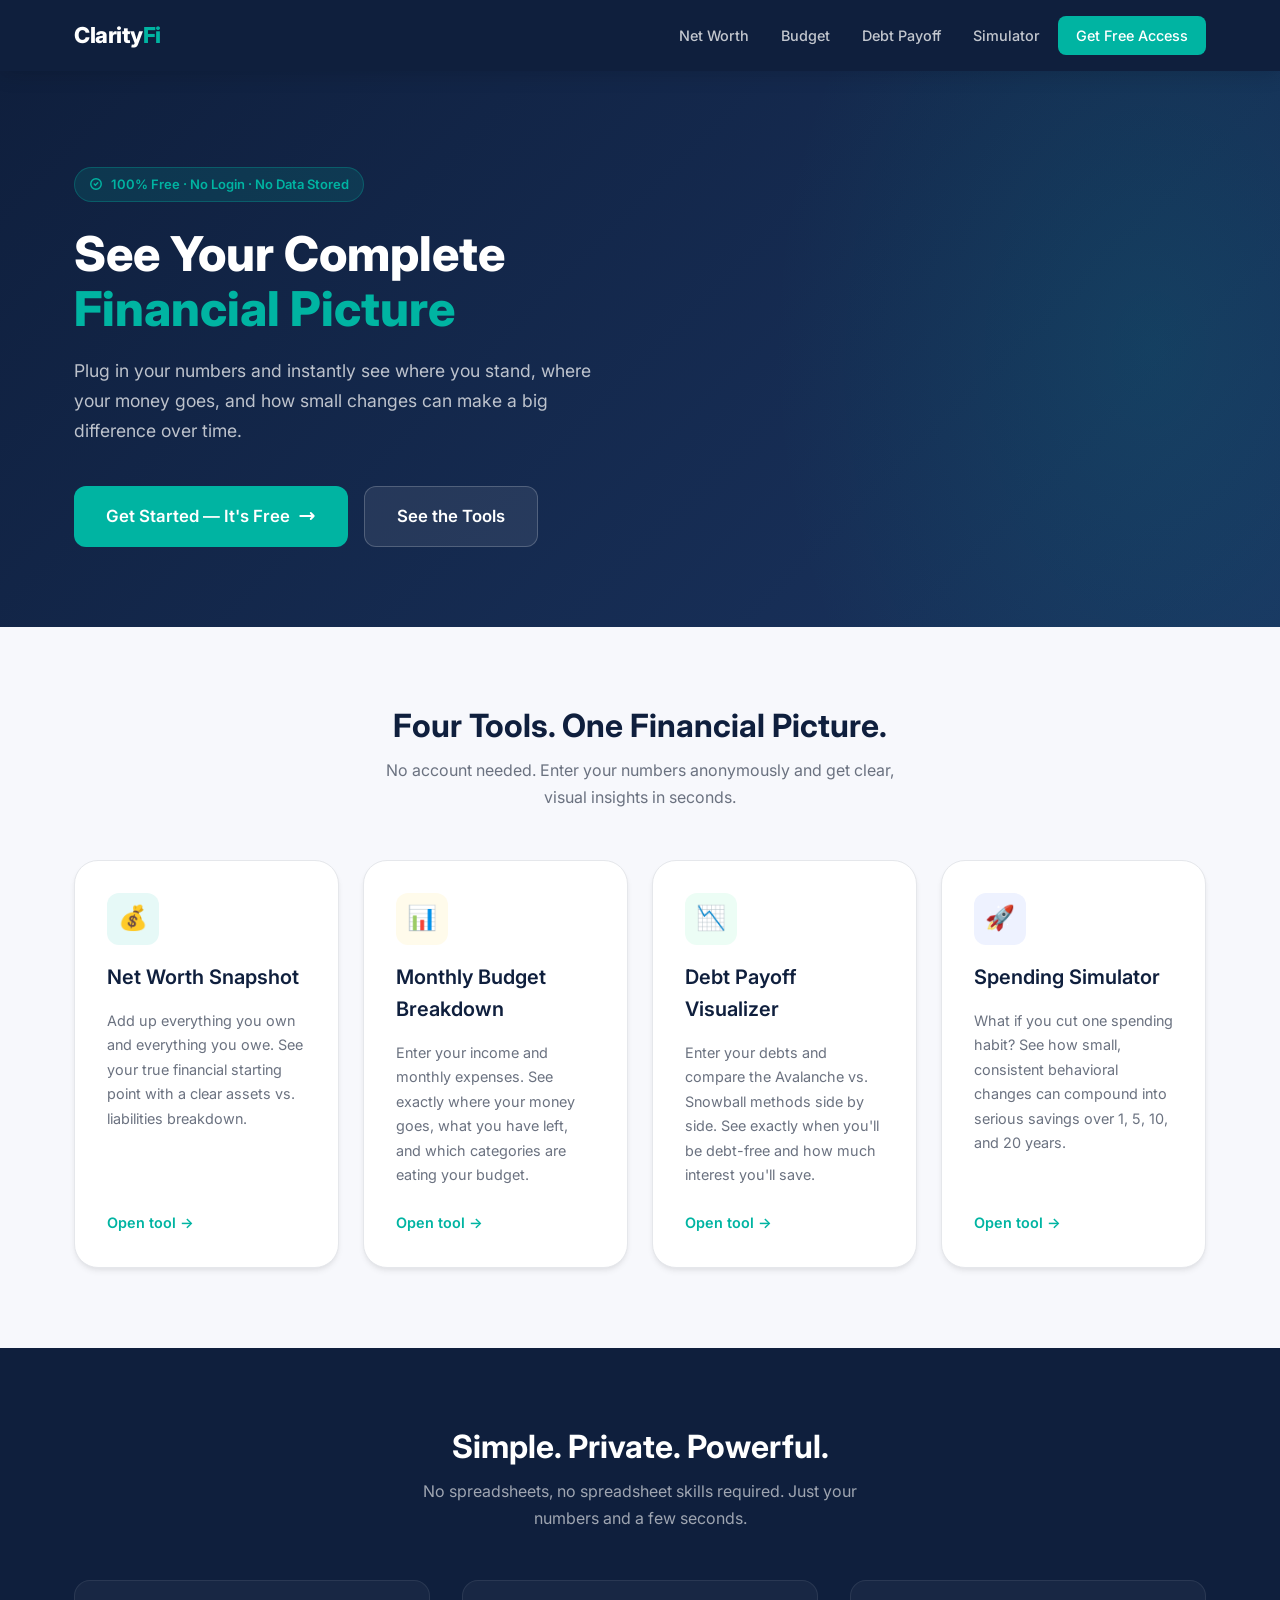
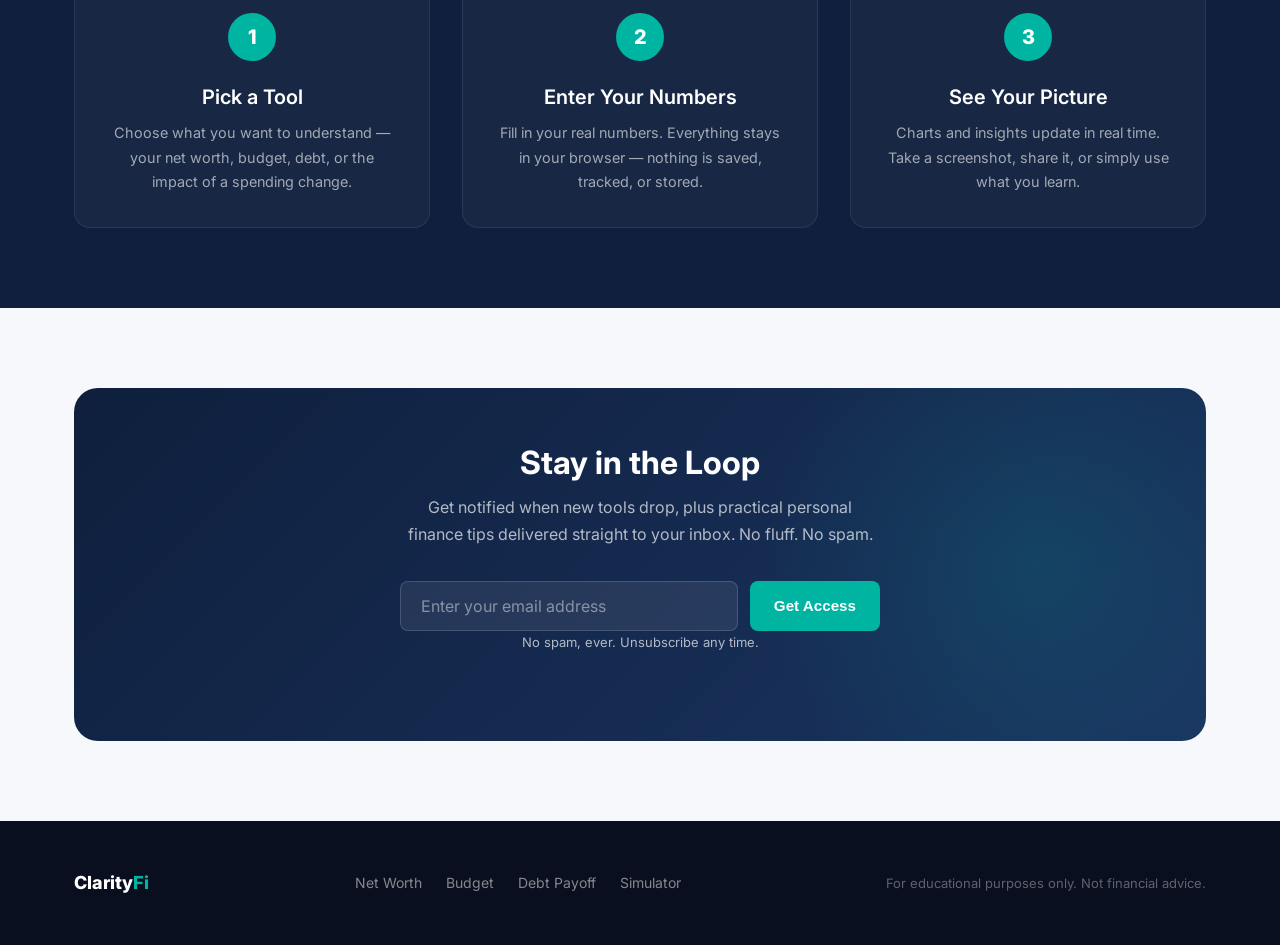
==== index.html @ d460bbef "Initial build: ClarityFi personal finance dashboard Four browser-based tools (no login, no data stor" ====
<!DOCTYPE html>
<html lang="en">
<head>
  <meta charset="UTF-8" />
  <meta name="viewport" content="width=device-width, initial-scale=1.0" />
  <title>ClarityFi — Your Complete Financial Picture</title>
  <meta name="description" content="Free personal finance tools to visualize your net worth, budget, debt payoff plan, and the impact of small spending changes." />
  <link rel="stylesheet" href="css/styles.css" />
</head>
<body>

  <!-- ── Navbar ── -->
  <nav class="navbar">
    <div class="container">
      <a href="index.html" class="nav-logo">Clarity<span>Fi</span></a>
      <div class="nav-links">
        <a href="net-worth.html">Net Worth</a>
        <a href="budget.html">Budget</a>
        <a href="debt-payoff.html">Debt Payoff</a>
        <a href="spending-simulator.html">Simulator</a>
        <a href="#get-access" class="nav-cta">Get Free Access</a>
      </div>
      <button class="nav-toggle" onclick="toggleNav()" aria-label="Toggle menu">&#9776;</button>
    </div>
    <div class="nav-mobile" id="mobileNav">
      <a href="net-worth.html">Net Worth</a>
      <a href="budget.html">Budget Breakdown</a>
      <a href="debt-payoff.html">Debt Payoff</a>
      <a href="spending-simulator.html">Spending Simulator</a>
      <a href="#get-access" style="color: var(--teal); font-weight: 700;">Get Free Access →</a>
    </div>
  </nav>

  <!-- ── Hero ── -->
  <section class="hero">
    <div class="container">
      <div class="hero-content fade-up">
        <div class="hero-badge">
          <svg width="14" height="14" fill="none" viewBox="0 0 24 24" stroke="currentColor" stroke-width="2.5"><path stroke-linecap="round" stroke-linejoin="round" d="M9 12l2 2 4-4m6 2a9 9 0 11-18 0 9 9 0 0118 0z"/></svg>
          100% Free · No Login · No Data Stored
        </div>
        <h1>See Your Complete <span>Financial Picture</span></h1>
        <p>Plug in your numbers and instantly see where you stand, where your money goes, and how small changes can make a big difference over time.</p>
        <div class="hero-actions">
          <a href="net-worth.html" class="btn btn-primary btn-lg">
            Get Started — It's Free
            <svg width="18" height="18" fill="none" viewBox="0 0 24 24" stroke="currentColor" stroke-width="2.5"><path stroke-linecap="round" stroke-linejoin="round" d="M17 8l4 4m0 0l-4 4m4-4H3"/></svg>
          </a>
          <a href="#tools" class="btn btn-secondary btn-lg" style="background: rgba(255,255,255,0.08); color: #fff; border-color: rgba(255,255,255,0.2);">See the Tools</a>
        </div>
      </div>
    </div>
  </section>

  <!-- ── Tools ── -->
  <section class="tools-section" id="tools">
    <div class="container">
      <h2>Four Tools. One Financial Picture.</h2>
      <p class="subtitle">No account needed. Enter your numbers anonymously and get clear, visual insights in seconds.</p>

      <div class="tools-grid">

        <a href="net-worth.html" class="tool-card">
          <div class="tool-icon tool-icon-teal">💰</div>
          <h3>Net Worth Snapshot</h3>
          <p>Add up everything you own and everything you owe. See your true financial starting point with a clear assets vs. liabilities breakdown.</p>
          <span class="tool-card-link">Open tool →</span>
        </a>

        <a href="budget.html" class="tool-card">
          <div class="tool-icon tool-icon-amber">📊</div>
          <h3>Monthly Budget Breakdown</h3>
          <p>Enter your income and monthly expenses. See exactly where your money goes, what you have left, and which categories are eating your budget.</p>
          <span class="tool-card-link">Open tool →</span>
        </a>

        <a href="debt-payoff.html" class="tool-card">
          <div class="tool-icon tool-icon-green">📉</div>
          <h3>Debt Payoff Visualizer</h3>
          <p>Enter your debts and compare the Avalanche vs. Snowball methods side by side. See exactly when you'll be debt-free and how much interest you'll save.</p>
          <span class="tool-card-link">Open tool →</span>
        </a>

        <a href="spending-simulator.html" class="tool-card">
          <div class="tool-icon tool-icon-navy">🚀</div>
          <h3>Spending Simulator</h3>
          <p>What if you cut one spending habit? See how small, consistent behavioral changes can compound into serious savings over 1, 5, 10, and 20 years.</p>
          <span class="tool-card-link">Open tool →</span>
        </a>

      </div>
    </div>
  </section>

  <!-- ── How It Works ── -->
  <section class="how-section">
    <div class="container">
      <h2>Simple. Private. Powerful.</h2>
      <p class="subtitle">No spreadsheets, no spreadsheet skills required. Just your numbers and a few seconds.</p>
      <div class="steps-grid">
        <div class="step">
          <div class="step-number">1</div>
          <h3>Pick a Tool</h3>
          <p>Choose what you want to understand — your net worth, budget, debt, or the impact of a spending change.</p>
        </div>
        <div class="step">
          <div class="step-number">2</div>
          <h3>Enter Your Numbers</h3>
          <p>Fill in your real numbers. Everything stays in your browser — nothing is saved, tracked, or stored.</p>
        </div>
        <div class="step">
          <div class="step-number">3</div>
          <h3>See Your Picture</h3>
          <p>Charts and insights update in real time. Take a screenshot, share it, or simply use what you learn.</p>
        </div>
      </div>
    </div>
  </section>

  <!-- ── Email Capture ── -->
  <section class="email-section section" id="get-access">
    <div class="container">
      <div class="email-box">
        <h2>Stay in the Loop</h2>
        <p>Get notified when new tools drop, plus practical personal finance tips delivered straight to your inbox. No fluff. No spam.</p>
        <form class="email-form" onsubmit="handleEmailSubmit(event)">
          <input type="email" id="emailInput" placeholder="Enter your email address" required />
          <button type="submit" class="btn btn-primary">Get Access</button>
        </form>
        <p class="email-disclaimer">No spam, ever. Unsubscribe any time.</p>
        <p id="emailSuccess" class="hidden" style="color: var(--teal); font-weight: 600; margin-top: 1rem; position: relative;">
          ✓ You're on the list! Check your inbox.
        </p>
      </div>
    </div>
  </section>

  <!-- ── Footer ── -->
  <footer class="footer">
    <div class="container">
      <div class="footer-inner">
        <div class="footer-logo">Clarity<span>Fi</span></div>
        <div class="footer-links">
          <a href="net-worth.html">Net Worth</a>
          <a href="budget.html">Budget</a>
          <a href="debt-payoff.html">Debt Payoff</a>
          <a href="spending-simulator.html">Simulator</a>
        </div>
        <p class="footer-copy">For educational purposes only. Not financial advice.</p>
      </div>
    </div>
  </footer>

  <script>
    function toggleNav() {
      document.getElementById('mobileNav').classList.toggle('open');
    }
    function handleEmailSubmit(e) {
      e.preventDefault();
      // TODO: Connect to your email provider (Mailchimp, ConvertKit, etc.)
      // The email value is: document.getElementById('emailInput').value
      document.querySelector('.email-form').classList.add('hidden');
      document.getElementById('emailSuccess').classList.remove('hidden');
    }
  </script>
</body>
</html>
---- css/styles.css ----
@import url('https://fonts.googleapis.com/css2?family=Inter:wght@400;500;600;700;800&display=swap');

/* ─── Variables ─────────────────────────────────────────────── */
:root {
  --bg:           #F7F8FC;
  --surface:      #FFFFFF;
  --surface-2:    #F0F2F8;
  --navy:         #0F1F3D;
  --navy-light:   #1A3460;
  --teal:         #00B4A2;
  --teal-dark:    #009688;
  --teal-light:   #E6F9F7;
  --text:         #111827;
  --text-muted:   #6B7280;
  --border:       #E5E7EB;
  --green:        #10B981;
  --green-light:  #ECFDF5;
  --red:          #EF4444;
  --red-light:    #FEF2F2;
  --amber:        #F59E0B;
  --amber-light:  #FFFBEB;
  --shadow-sm:    0 1px 3px rgba(0,0,0,0.06);
  --shadow:       0 4px 6px -1px rgba(0,0,0,0.07), 0 2px 4px -1px rgba(0,0,0,0.04);
  --shadow-md:    0 10px 15px -3px rgba(0,0,0,0.08), 0 4px 6px -2px rgba(0,0,0,0.03);
  --shadow-lg:    0 20px 25px -5px rgba(0,0,0,0.08), 0 10px 10px -5px rgba(0,0,0,0.03);
  --radius-sm:    8px;
  --radius:       12px;
  --radius-lg:    16px;
  --radius-xl:    24px;
}

/* ─── Reset ─────────────────────────────────────────────────── */
*, *::before, *::after { box-sizing: border-box; margin: 0; padding: 0; }
html { scroll-behavior: smooth; }
body {
  font-family: 'Inter', -apple-system, BlinkMacSystemFont, sans-serif;
  background: var(--bg);
  color: var(--text);
  line-height: 1.6;
  -webkit-font-smoothing: antialiased;
}
a { text-decoration: none; color: inherit; }
img { max-width: 100%; display: block; }

/* ─── Typography ─────────────────────────────────────────────── */
h1 { font-size: clamp(2rem, 4vw, 3rem); font-weight: 800; line-height: 1.15; }
h2 { font-size: clamp(1.5rem, 3vw, 2rem); font-weight: 700; line-height: 1.2; }
h3 { font-size: 1.25rem; font-weight: 600; }
h4 { font-size: 1rem; font-weight: 600; }
p  { color: var(--text-muted); line-height: 1.7; }

/* ─── Layout ─────────────────────────────────────────────────── */
.container {
  max-width: 1180px;
  margin: 0 auto;
  padding: 0 1.5rem;
}
.section { padding: 5rem 0; }
.section-sm { padding: 3rem 0; }

/* ─── Navbar ─────────────────────────────────────────────────── */
.navbar {
  background: var(--navy);
  padding: 1rem 0;
  position: sticky;
  top: 0;
  z-index: 1000;
  box-shadow: 0 2px 20px rgba(0,0,0,0.15);
}
.navbar .container {
  display: flex;
  align-items: center;
  justify-content: space-between;
  gap: 1rem;
}
.nav-logo {
  font-size: 1.375rem;
  font-weight: 800;
  color: #fff;
  letter-spacing: -0.5px;
  white-space: nowrap;
}
.nav-logo span { color: var(--teal); }
.nav-links {
  display: flex;
  align-items: center;
  gap: 0.25rem;
}
.nav-links a {
  color: rgba(255,255,255,0.75);
  font-size: 0.9rem;
  font-weight: 500;
  padding: 0.5rem 0.875rem;
  border-radius: var(--radius-sm);
  transition: all 0.15s ease;
}
.nav-links a:hover,
.nav-links a.active {
  color: #fff;
  background: rgba(255,255,255,0.1);
}
.nav-links a.active { color: var(--teal); }
.nav-cta {
  background: var(--teal) !important;
  color: #fff !important;
  padding: 0.5rem 1.125rem !important;
  border-radius: var(--radius-sm) !important;
}
.nav-cta:hover { background: var(--teal-dark) !important; }

.nav-toggle {
  display: none;
  background: none;
  border: none;
  color: #fff;
  font-size: 1.5rem;
  cursor: pointer;
  padding: 0.25rem;
  line-height: 1;
}
.nav-mobile {
  display: none;
  flex-direction: column;
  padding: 1rem 1.5rem 1.5rem;
  gap: 0.25rem;
  border-top: 1px solid rgba(255,255,255,0.08);
  margin-top: 0.5rem;
}
.nav-mobile a {
  color: rgba(255,255,255,0.8);
  font-size: 1rem;
  font-weight: 500;
  padding: 0.75rem 0;
  border-bottom: 1px solid rgba(255,255,255,0.06);
}
.nav-mobile.open { display: flex; }

/* ─── Buttons ────────────────────────────────────────────────── */
.btn {
  display: inline-flex;
  align-items: center;
  gap: 0.5rem;
  padding: 0.75rem 1.5rem;
  border-radius: var(--radius-sm);
  font-size: 0.95rem;
  font-weight: 600;
  cursor: pointer;
  border: none;
  transition: all 0.15s ease;
  white-space: nowrap;
}
.btn-primary {
  background: var(--teal);
  color: #fff;
}
.btn-primary:hover { background: var(--teal-dark); transform: translateY(-1px); box-shadow: 0 4px 12px rgba(0,180,162,0.35); }
.btn-secondary {
  background: var(--surface);
  color: var(--navy);
  border: 1.5px solid var(--border);
}
.btn-secondary:hover { border-color: var(--teal); color: var(--teal); background: var(--teal-light); }
.btn-navy {
  background: var(--navy);
  color: #fff;
}
.btn-navy:hover { background: var(--navy-light); transform: translateY(-1px); }
.btn-lg { padding: 1rem 2rem; font-size: 1.05rem; border-radius: var(--radius); }
.btn-sm { padding: 0.5rem 1rem; font-size: 0.85rem; }
.btn-block { width: 100%; justify-content: center; }
.btn-danger {
  background: var(--red-light);
  color: var(--red);
  border: 1.5px solid #fca5a5;
}
.btn-danger:hover { background: #fee2e2; }

/* ─── Cards ──────────────────────────────────────────────────── */
.card {
  background: var(--surface);
  border-radius: var(--radius-lg);
  box-shadow: var(--shadow);
  border: 1px solid rgba(0,0,0,0.04);
}
.card-body { padding: 1.75rem; }
.card-header {
  padding: 1.25rem 1.75rem;
  border-bottom: 1px solid var(--border);
  display: flex;
  align-items: center;
  justify-content: space-between;
  gap: 1rem;
}
.card-header h3 { margin: 0; }

/* ─── Form Controls ──────────────────────────────────────────── */
.form-group {
  margin-bottom: 1.125rem;
}
.form-group label {
  display: block;
  font-size: 0.8125rem;
  font-weight: 600;
  color: var(--text-muted);
  text-transform: uppercase;
  letter-spacing: 0.04em;
  margin-bottom: 0.375rem;
}
.form-group input,
.form-group select {
  width: 100%;
  padding: 0.6875rem 1rem;
  border: 1.5px solid var(--border);
  border-radius: var(--radius-sm);
  font-size: 1rem;
  font-family: 'Inter', sans-serif;
  color: var(--text);
  background: var(--surface);
  transition: all 0.15s ease;
}
.form-group input:focus,
.form-group select:focus {
  outline: none;
  border-color: var(--teal);
  box-shadow: 0 0 0 3px rgba(0,180,162,0.12);
}
.form-group input::placeholder { color: #9CA3AF; }

.input-prefix {
  position: relative;
}
.input-prefix span {
  position: absolute;
  left: 0.875rem;
  top: 50%;
  transform: translateY(-50%);
  color: var(--text-muted);
  font-weight: 500;
  font-size: 1rem;
  pointer-events: none;
}
.input-prefix input {
  padding-left: 1.75rem;
}

.input-suffix {
  position: relative;
}
.input-suffix span {
  position: absolute;
  right: 0.875rem;
  top: 50%;
  transform: translateY(-50%);
  color: var(--text-muted);
  font-weight: 500;
  font-size: 0.875rem;
  pointer-events: none;
}
.input-suffix input {
  padding-right: 2.5rem;
}

.range-wrapper {
  display: flex;
  align-items: center;
  gap: 1rem;
}
.range-wrapper input[type="range"] {
  flex: 1;
  padding: 0;
  border: none;
  box-shadow: none;
  accent-color: var(--teal);
  cursor: pointer;
}
.range-wrapper input[type="range"]:focus { box-shadow: none; }
.range-value {
  font-weight: 700;
  font-size: 1rem;
  color: var(--teal);
  min-width: 3.5rem;
  text-align: right;
}

/* ─── Section Dividers ───────────────────────────────────────── */
.section-label {
  font-size: 0.75rem;
  font-weight: 700;
  text-transform: uppercase;
  letter-spacing: 0.08em;
  color: var(--text-muted);
  margin-bottom: 1rem;
  display: flex;
  align-items: center;
  gap: 0.5rem;
}
.section-label::after {
  content: '';
  flex: 1;
  height: 1px;
  background: var(--border);
}

/* ─── Stat Cards ─────────────────────────────────────────────── */
.stat-card {
  background: var(--surface);
  border-radius: var(--radius);
  padding: 1.25rem 1.5rem;
  box-shadow: var(--shadow-sm);
  border: 1px solid var(--border);
}
.stat-label {
  font-size: 0.8125rem;
  font-weight: 600;
  color: var(--text-muted);
  text-transform: uppercase;
  letter-spacing: 0.04em;
  margin-bottom: 0.375rem;
}
.stat-value {
  font-size: 1.875rem;
  font-weight: 800;
  letter-spacing: -0.5px;
  line-height: 1;
  margin-bottom: 0.25rem;
}
.stat-meta {
  font-size: 0.8125rem;
  color: var(--text-muted);
}
.stat-positive { color: var(--green); }
.stat-negative { color: var(--red); }
.stat-neutral  { color: var(--navy); }

/* ─── Progress Bars ──────────────────────────────────────────── */
.progress-bar {
  height: 8px;
  background: var(--surface-2);
  border-radius: 100px;
  overflow: hidden;
  margin-top: 0.5rem;
}
.progress-fill {
  height: 100%;
  border-radius: 100px;
  transition: width 0.6s cubic-bezier(0.4, 0, 0.2, 1);
}

/* ─── Badges ─────────────────────────────────────────────────── */
.badge {
  display: inline-flex;
  align-items: center;
  padding: 0.25rem 0.625rem;
  border-radius: 100px;
  font-size: 0.75rem;
  font-weight: 600;
}
.badge-green  { background: var(--green-light); color: #065F46; }
.badge-red    { background: var(--red-light);   color: #991B1B; }
.badge-amber  { background: var(--amber-light); color: #92400E; }
.badge-teal   { background: var(--teal-light);  color: #005A52; }
.badge-navy   { background: #EEF2FF;            color: var(--navy); }

/* ─── Tool Layout (split view) ───────────────────────────────── */
.tool-page { padding: 2.5rem 0 4rem; }
.tool-header { margin-bottom: 2.5rem; }
.tool-header h1 { color: var(--navy); margin-bottom: 0.5rem; }
.tool-header p { font-size: 1.05rem; }

.tool-layout {
  display: grid;
  grid-template-columns: 1fr 1fr;
  gap: 2rem;
  align-items: start;
}

.panel { display: flex; flex-direction: column; gap: 1.5rem; }

/* ─── Chart Container ────────────────────────────────────────── */
.chart-wrap {
  position: relative;
  width: 100%;
}
.chart-wrap canvas { width: 100% !important; }

/* ─── Debt Items ─────────────────────────────────────────────── */
.debt-item {
  background: var(--surface-2);
  border-radius: var(--radius);
  padding: 1.25rem;
  border: 1.5px solid var(--border);
  position: relative;
  transition: border-color 0.15s;
}
.debt-item:hover { border-color: var(--teal); }
.debt-item-header {
  display: flex;
  align-items: center;
  justify-content: space-between;
  margin-bottom: 1rem;
}
.debt-item-grid {
  display: grid;
  grid-template-columns: 1fr 1fr;
  gap: 0.75rem;
}
.debt-item .form-group { margin-bottom: 0; }

/* ─── Comparison Table ───────────────────────────────────────── */
.comparison {
  display: grid;
  grid-template-columns: 1fr 1fr;
  gap: 1rem;
}
.method-card {
  background: var(--surface);
  border-radius: var(--radius);
  padding: 1.25rem;
  border: 2px solid var(--border);
  transition: all 0.2s;
}
.method-card.winner { border-color: var(--teal); background: var(--teal-light); }
.method-card h4 { margin-bottom: 0.75rem; font-size: 0.9375rem; }
.method-stat { margin-bottom: 0.5rem; }
.method-stat .label { font-size: 0.75rem; color: var(--text-muted); font-weight: 500; }
.method-stat .value { font-size: 1.0625rem; font-weight: 700; color: var(--navy); }
.winner-badge {
  display: inline-block;
  background: var(--teal);
  color: #fff;
  font-size: 0.6875rem;
  font-weight: 700;
  padding: 0.1875rem 0.5rem;
  border-radius: 100px;
  text-transform: uppercase;
  letter-spacing: 0.04em;
  margin-bottom: 0.5rem;
}

/* ─── Category Rows ──────────────────────────────────────────── */
.category-row {
  display: flex;
  align-items: center;
  gap: 0.75rem;
  padding: 0.625rem 0;
  border-bottom: 1px solid var(--border);
}
.category-row:last-child { border-bottom: none; }
.category-dot {
  width: 10px;
  height: 10px;
  border-radius: 50%;
  flex-shrink: 0;
}
.category-name { flex: 1; font-size: 0.9rem; font-weight: 500; }
.category-amount { font-weight: 600; font-size: 0.9rem; color: var(--navy); }
.category-pct { font-size: 0.8rem; color: var(--text-muted); min-width: 3rem; text-align: right; }

/* ─── Simulator Inputs ───────────────────────────────────────── */
.sim-timeline {
  display: grid;
  grid-template-columns: repeat(4, 1fr);
  gap: 0.75rem;
  margin-top: 1rem;
}
.timeline-card {
  background: var(--surface);
  border-radius: var(--radius);
  padding: 1rem;
  border: 1.5px solid var(--border);
  text-align: center;
  transition: all 0.2s;
}
.timeline-card:hover { border-color: var(--teal); }
.timeline-year { font-size: 0.8125rem; font-weight: 600; color: var(--text-muted); margin-bottom: 0.375rem; }
.timeline-amount { font-size: 1.25rem; font-weight: 800; color: var(--navy); letter-spacing: -0.5px; }
.timeline-saved { font-size: 0.75rem; color: var(--text-muted); margin-top: 0.25rem; }

/* ─── Hero (index) ───────────────────────────────────────────── */
.hero {
  background: linear-gradient(135deg, var(--navy) 0%, var(--navy-light) 100%);
  padding: 6rem 0 5rem;
  position: relative;
  overflow: hidden;
}
.hero::before {
  content: '';
  position: absolute;
  top: -50%;
  right: -20%;
  width: 60%;
  height: 200%;
  background: radial-gradient(ellipse, rgba(0,180,162,0.12) 0%, transparent 70%);
  pointer-events: none;
}
.hero-content { max-width: 640px; position: relative; z-index: 1; }
.hero-badge {
  display: inline-flex;
  align-items: center;
  gap: 0.5rem;
  background: rgba(0,180,162,0.15);
  color: var(--teal);
  border: 1px solid rgba(0,180,162,0.3);
  padding: 0.375rem 0.875rem;
  border-radius: 100px;
  font-size: 0.8125rem;
  font-weight: 600;
  margin-bottom: 1.5rem;
}
.hero h1 { color: #fff; margin-bottom: 1.25rem; }
.hero h1 span { color: var(--teal); }
.hero p { color: rgba(255,255,255,0.72); font-size: 1.1rem; margin-bottom: 2.5rem; max-width: 520px; }
.hero-actions { display: flex; gap: 1rem; flex-wrap: wrap; }

/* ─── Tool Cards (index) ─────────────────────────────────────── */
.tools-section { padding: 5rem 0; }
.tools-section h2 { text-align: center; color: var(--navy); margin-bottom: 0.75rem; }
.tools-section .subtitle { text-align: center; max-width: 540px; margin: 0 auto 3rem; }

.tools-grid {
  display: grid;
  grid-template-columns: repeat(auto-fit, minmax(260px, 1fr));
  gap: 1.5rem;
}
.tool-card {
  background: var(--surface);
  border-radius: var(--radius-xl);
  padding: 2rem;
  border: 1.5px solid var(--border);
  box-shadow: var(--shadow);
  transition: all 0.25s ease;
  display: flex;
  flex-direction: column;
  gap: 1rem;
}
.tool-card:hover {
  transform: translateY(-4px);
  box-shadow: var(--shadow-lg);
  border-color: var(--teal);
}
.tool-icon {
  width: 52px;
  height: 52px;
  border-radius: var(--radius);
  display: flex;
  align-items: center;
  justify-content: center;
  font-size: 1.5rem;
}
.tool-icon-teal   { background: var(--teal-light); }
.tool-icon-navy   { background: #EEF2FF; }
.tool-icon-green  { background: var(--green-light); }
.tool-icon-amber  { background: var(--amber-light); }
.tool-card h3 { color: var(--navy); }
.tool-card p { font-size: 0.9rem; flex: 1; }
.tool-card-link {
  display: inline-flex;
  align-items: center;
  gap: 0.375rem;
  color: var(--teal);
  font-weight: 600;
  font-size: 0.9rem;
  margin-top: 0.5rem;
  transition: gap 0.15s;
}
.tool-card:hover .tool-card-link { gap: 0.625rem; }

/* ─── How It Works ───────────────────────────────────────────── */
.how-section {
  background: var(--navy);
  padding: 5rem 0;
}
.how-section h2 { color: #fff; text-align: center; margin-bottom: 0.75rem; }
.how-section .subtitle { color: rgba(255,255,255,0.6); text-align: center; max-width: 500px; margin: 0 auto 3rem; }
.steps-grid {
  display: grid;
  grid-template-columns: repeat(3, 1fr);
  gap: 2rem;
}
.step {
  text-align: center;
  padding: 2rem;
  background: rgba(255,255,255,0.04);
  border-radius: var(--radius-lg);
  border: 1px solid rgba(255,255,255,0.08);
}
.step-number {
  width: 48px;
  height: 48px;
  border-radius: 50%;
  background: var(--teal);
  color: #fff;
  font-size: 1.25rem;
  font-weight: 800;
  display: flex;
  align-items: center;
  justify-content: center;
  margin: 0 auto 1.25rem;
}
.step h3 { color: #fff; margin-bottom: 0.5rem; }
.step p { color: rgba(255,255,255,0.6); font-size: 0.9rem; }

/* ─── Email Capture ──────────────────────────────────────────── */
.email-section {
  padding: 5rem 0;
}
.email-box {
  background: linear-gradient(135deg, var(--navy), var(--navy-light));
  border-radius: var(--radius-xl);
  padding: 3.5rem;
  text-align: center;
  position: relative;
  overflow: hidden;
}
.email-box::before {
  content: '';
  position: absolute;
  top: -30%;
  right: -10%;
  width: 50%;
  height: 160%;
  background: radial-gradient(ellipse, rgba(0,180,162,0.15) 0%, transparent 70%);
  pointer-events: none;
}
.email-box h2 { color: #fff; margin-bottom: 0.75rem; position: relative; }
.email-box p { color: rgba(255,255,255,0.68); max-width: 480px; margin: 0 auto 2rem; position: relative; }
.email-form {
  display: flex;
  gap: 0.75rem;
  max-width: 480px;
  margin: 0 auto;
  position: relative;
}
.email-form input {
  flex: 1;
  padding: 0.875rem 1.25rem;
  border-radius: var(--radius-sm);
  border: 1.5px solid rgba(255,255,255,0.15);
  background: rgba(255,255,255,0.08);
  color: #fff;
  font-size: 1rem;
  font-family: 'Inter', sans-serif;
}
.email-form input::placeholder { color: rgba(255,255,255,0.45); }
.email-form input:focus { outline: none; border-color: var(--teal); background: rgba(255,255,255,0.12); }
.email-disclaimer {
  margin-top: 1rem;
  font-size: 0.8125rem;
  color: rgba(255,255,255,0.45);
  position: relative;
}

/* ─── Footer ─────────────────────────────────────────────────── */
.footer {
  background: #090F1E;
  padding: 3rem 0;
}
.footer-inner {
  display: flex;
  align-items: center;
  justify-content: space-between;
  flex-wrap: wrap;
  gap: 1rem;
}
.footer-logo { font-size: 1.125rem; font-weight: 800; color: #fff; }
.footer-logo span { color: var(--teal); }
.footer-links { display: flex; gap: 1.5rem; flex-wrap: wrap; }
.footer-links a { color: rgba(255,255,255,0.5); font-size: 0.875rem; transition: color 0.15s; }
.footer-links a:hover { color: #fff; }
.footer-copy { color: rgba(255,255,255,0.35); font-size: 0.8125rem; }

/* ─── Disclaimer ─────────────────────────────────────────────── */
.disclaimer {
  background: var(--amber-light);
  border: 1px solid #FDE68A;
  border-radius: var(--radius-sm);
  padding: 0.875rem 1.125rem;
  font-size: 0.8125rem;
  color: #78350F;
  line-height: 1.55;
}

/* ─── Utility ────────────────────────────────────────────────── */
.text-center { text-align: center; }
.text-right  { text-align: right; }
.mt-1 { margin-top: 0.5rem; }
.mt-2 { margin-top: 1rem; }
.mt-3 { margin-top: 1.5rem; }
.mb-1 { margin-bottom: 0.5rem; }
.mb-2 { margin-bottom: 1rem; }
.mb-3 { margin-bottom: 1.5rem; }
.gap-1 { gap: 0.5rem; }
.hidden { display: none !important; }
.flex { display: flex; }
.flex-between { display: flex; align-items: center; justify-content: space-between; }
.grid-2 { display: grid; grid-template-columns: 1fr 1fr; gap: 1rem; }
.grid-3 { display: grid; grid-template-columns: repeat(3, 1fr); gap: 1rem; }

/* ─── Loading / Empty States ─────────────────────────────────── */
.empty-state {
  text-align: center;
  padding: 3rem 1.5rem;
  color: var(--text-muted);
}
.empty-state .icon { font-size: 3rem; margin-bottom: 1rem; opacity: 0.4; }
.empty-state p { font-size: 0.9375rem; }

/* ─── Responsive ─────────────────────────────────────────────── */
@media (max-width: 900px) {
  .tool-layout {
    grid-template-columns: 1fr;
  }
  .steps-grid { grid-template-columns: 1fr; gap: 1rem; }
  .email-form { flex-direction: column; }
  .sim-timeline { grid-template-columns: repeat(2, 1fr); }
  .comparison { grid-template-columns: 1fr; }
}

@media (max-width: 640px) {
  .hero { padding: 4rem 0 3.5rem; }
  .hero-actions { flex-direction: column; }
  .tools-grid { grid-template-columns: 1fr; }
  .nav-links { display: none; }
  .nav-toggle { display: block; }
  .email-box { padding: 2rem 1.5rem; }
  .footer-inner { flex-direction: column; align-items: flex-start; }
  .grid-2 { grid-template-columns: 1fr; }
  .sim-timeline { grid-template-columns: repeat(2, 1fr); }
  .debt-item-grid { grid-template-columns: 1fr; }
}

@media (max-width: 400px) {
  .sim-timeline { grid-template-columns: 1fr 1fr; }
}

/* ─── Animations ─────────────────────────────────────────────── */
@keyframes fadeUp {
  from { opacity: 0; transform: translateY(16px); }
  to   { opacity: 1; transform: translateY(0); }
}
.fade-up { animation: fadeUp 0.5s ease forwards; }

/* ─── Scrollbar ──────────────────────────────────────────────── */
::-webkit-scrollbar { width: 6px; }
::-webkit-scrollbar-track { background: transparent; }
::-webkit-scrollbar-thumb { background: var(--border); border-radius: 100px; }
::-webkit-scrollbar-thumb:hover { background: #CBD5E1; }
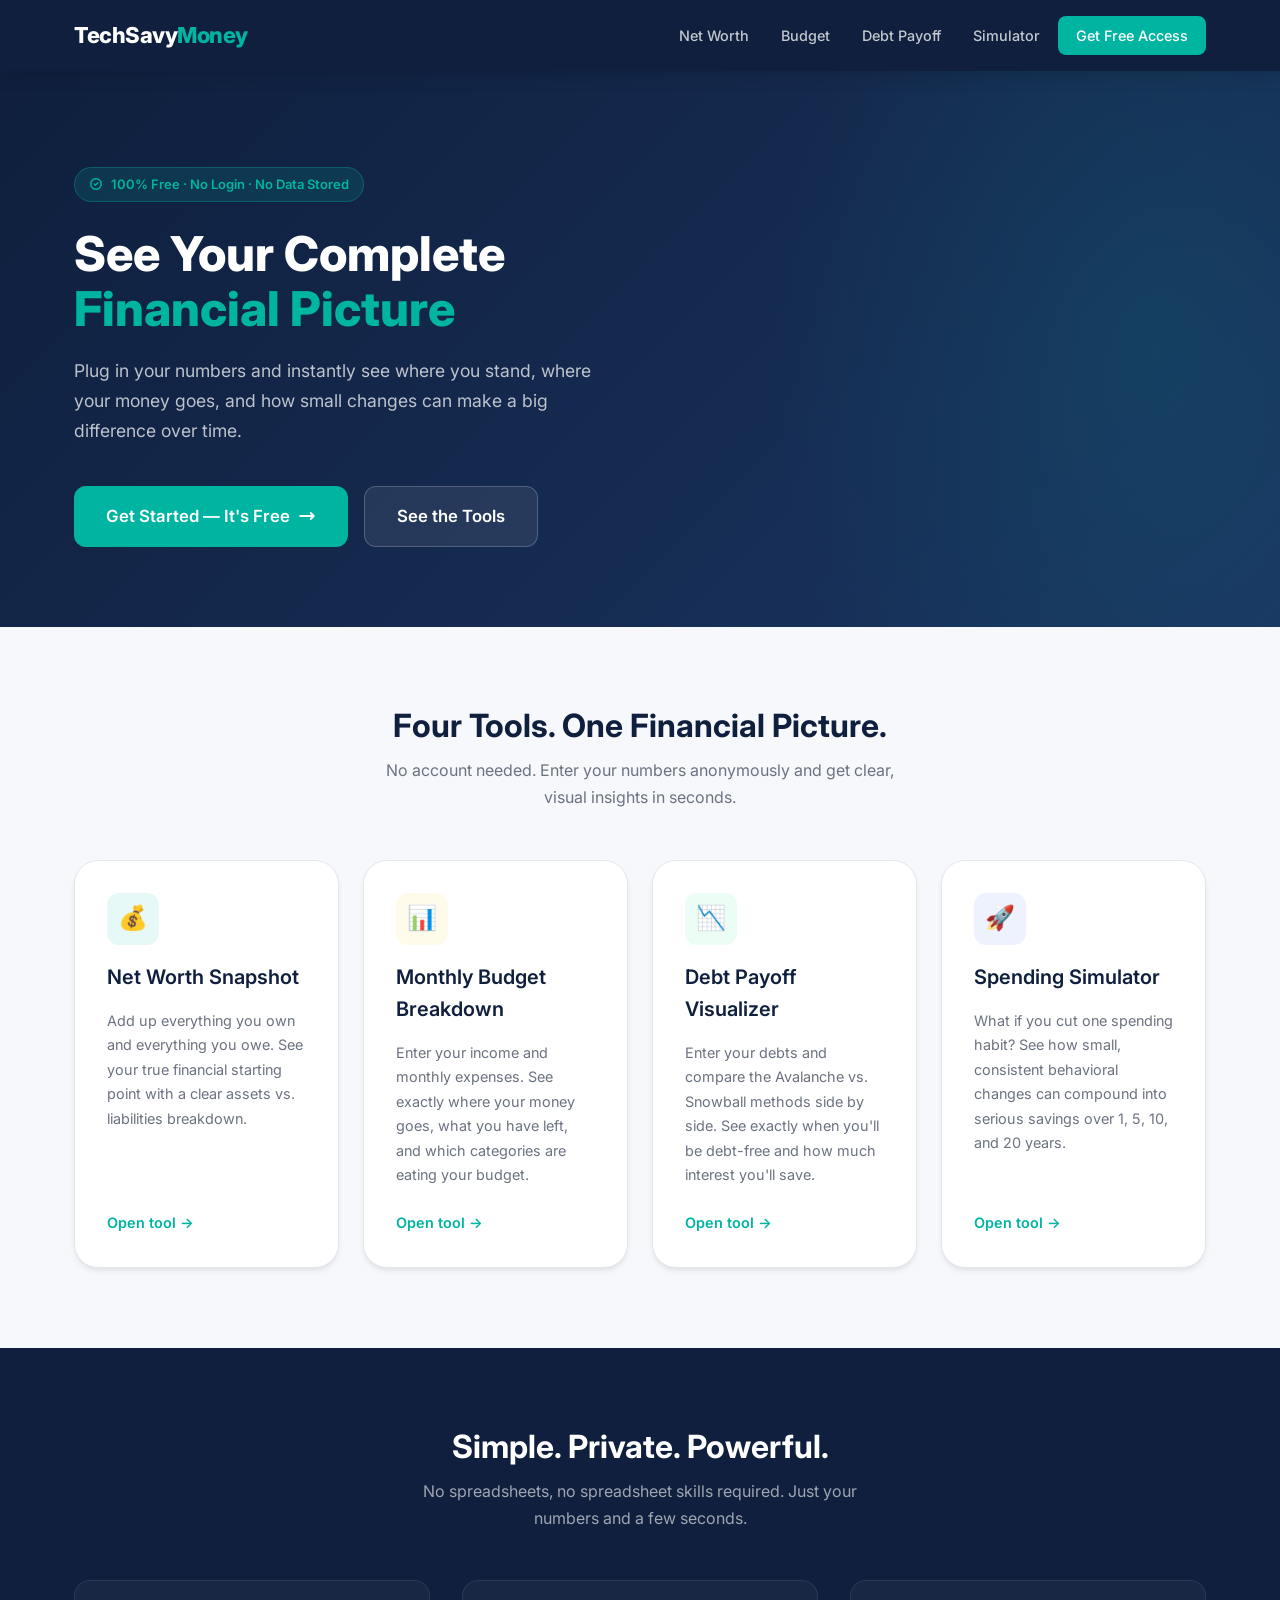
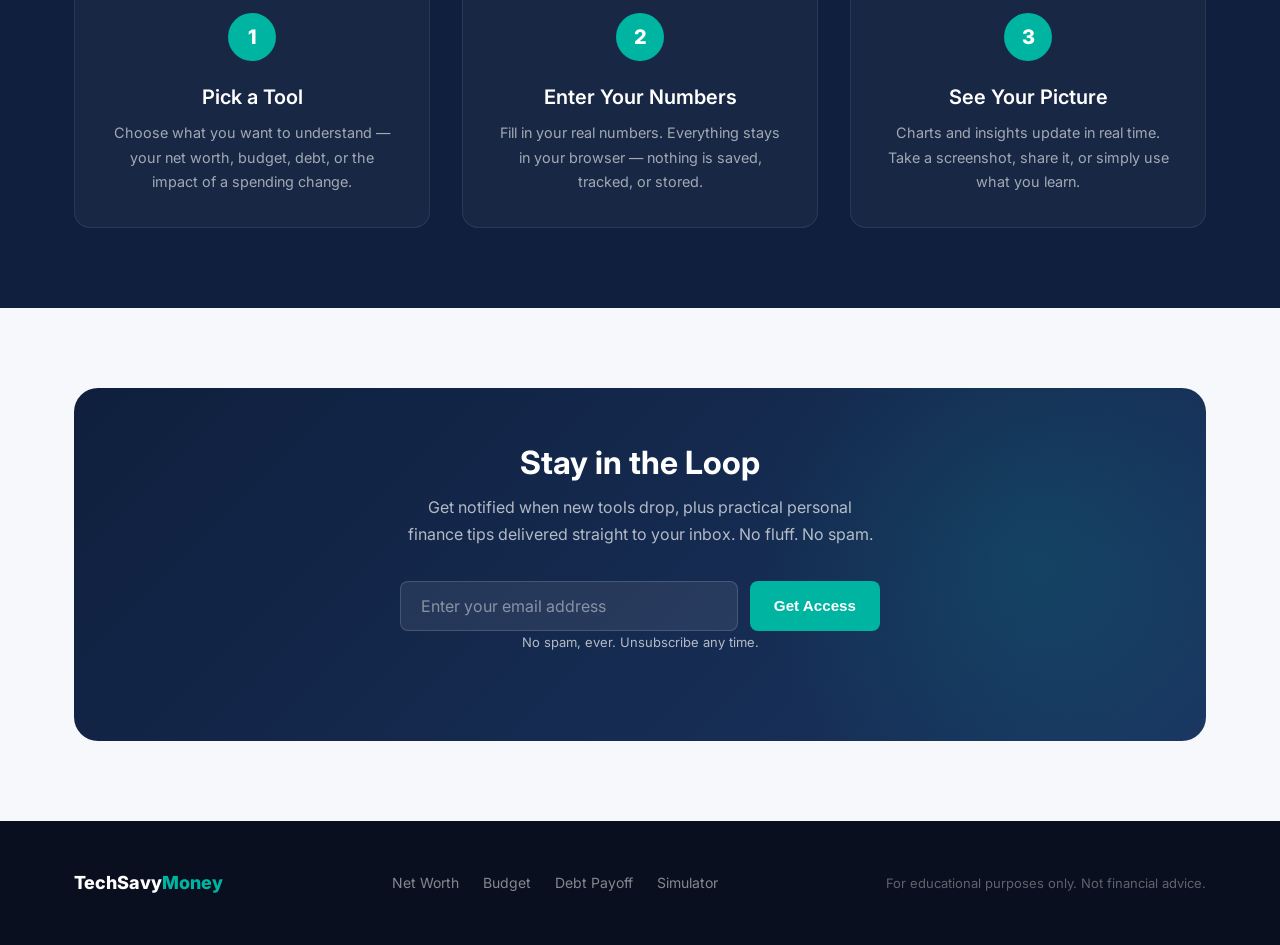
==== commit 856836f2: "Rebrand: ClarityFi → TechSavyMoney Updated all page titles, nav logos, and footer logos across all 5" ====
--- a/index.html
+++ b/index.html
@@ -3,7 +3,7 @@
 <head>
   <meta charset="UTF-8" />
   <meta name="viewport" content="width=device-width, initial-scale=1.0" />
-  <title>ClarityFi — Your Complete Financial Picture</title>
+  <title>TechSavyMoney — Your Complete Financial Picture</title>
   <meta name="description" content="Free personal finance tools to visualize your net worth, budget, debt payoff plan, and the impact of small spending changes." />
   <link rel="stylesheet" href="css/styles.css" />
 </head>
@@ -12,7 +12,7 @@
   <!-- ── Navbar ── -->
   <nav class="navbar">
     <div class="container">
-      <a href="index.html" class="nav-logo">Clarity<span>Fi</span></a>
+      <a href="index.html" class="nav-logo">TechSavy<span>Money</span></a>
       <div class="nav-links">
         <a href="net-worth.html">Net Worth</a>
         <a href="budget.html">Budget</a>
@@ -139,7 +139,7 @@
   <footer class="footer">
     <div class="container">
       <div class="footer-inner">
-        <div class="footer-logo">Clarity<span>Fi</span></div>
+        <div class="footer-logo">TechSavy<span>Money</span></div>
         <div class="footer-links">
           <a href="net-worth.html">Net Worth</a>
           <a href="budget.html">Budget</a>
